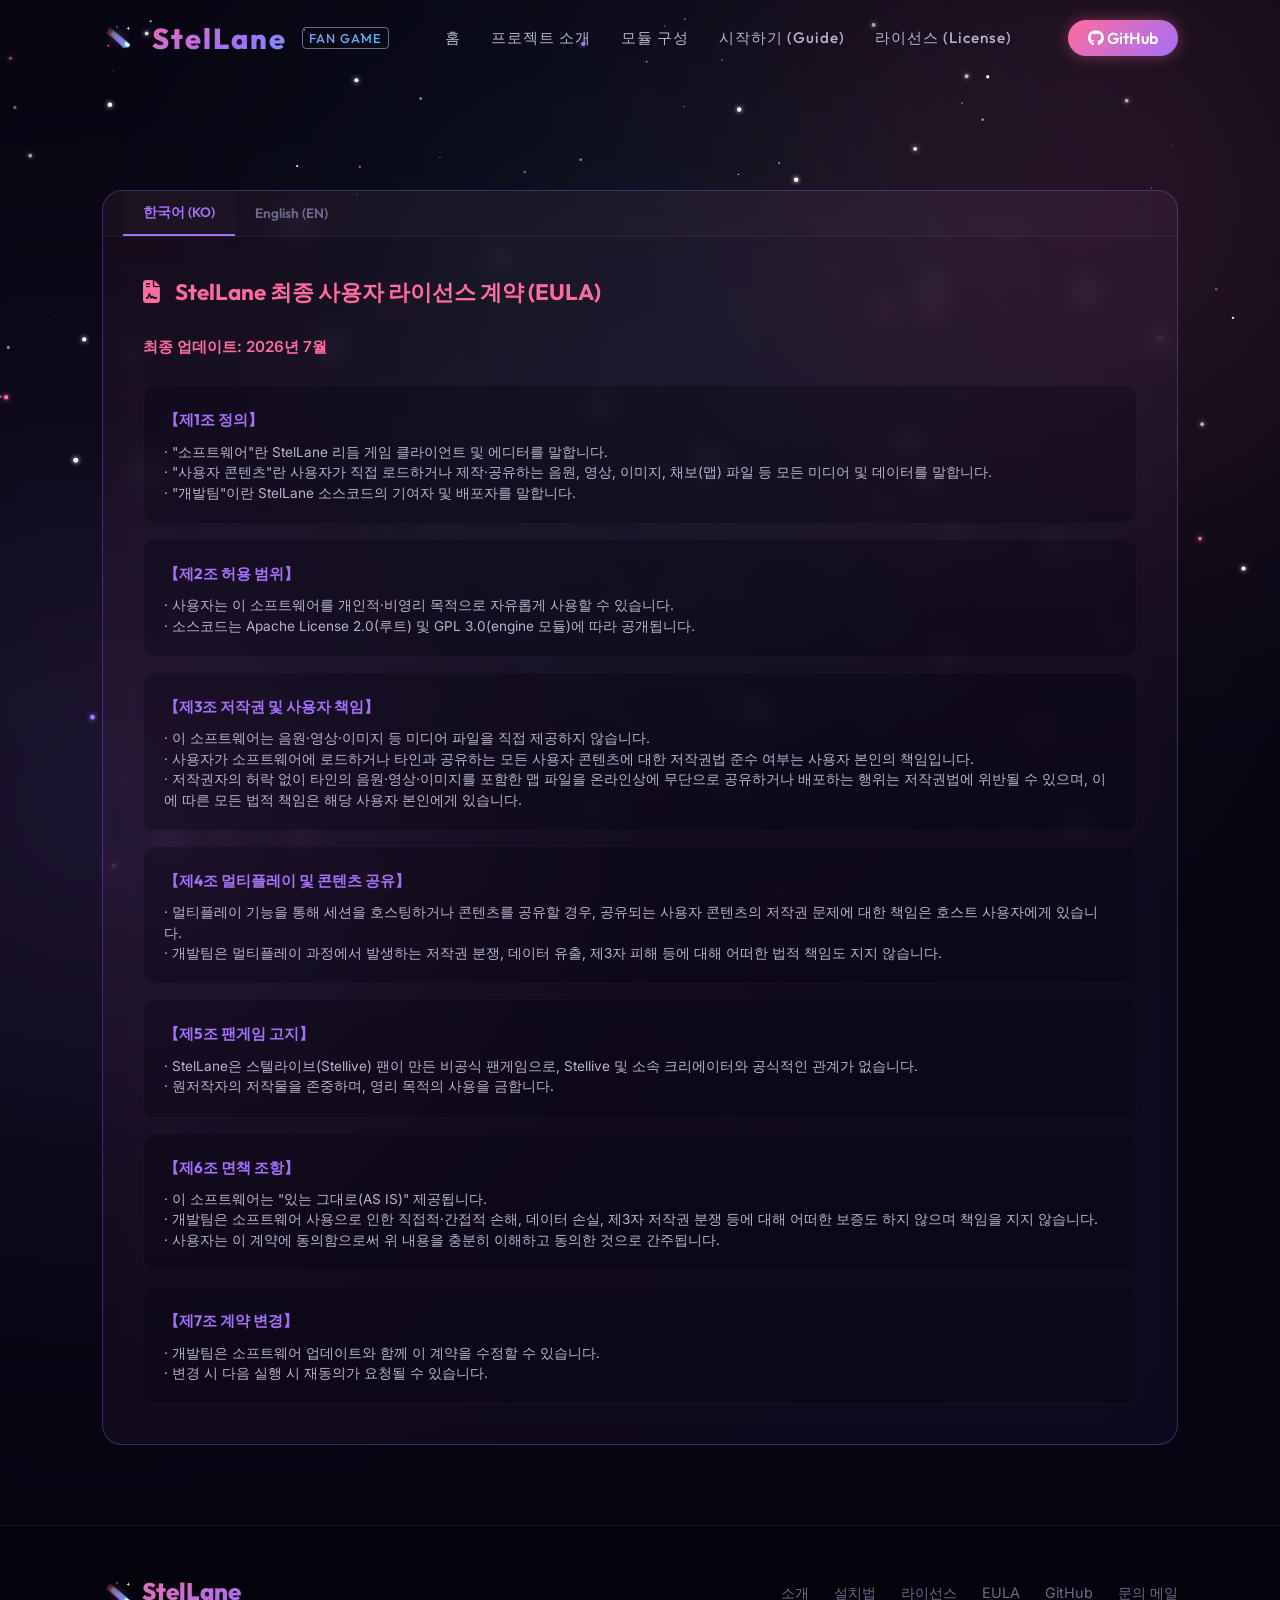
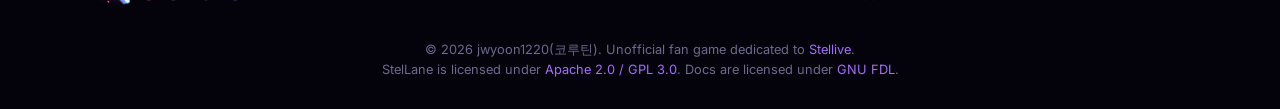
==== docs/eula.html @ 1b56b69e "UPnP 버그 수정, UI개선, 멀티플레이어 안정화" ====
<!DOCTYPE html>
<html lang="ko">
<head>
  <meta charset="UTF-8">
  <meta name="viewport" content="width=device-width, initial-scale=1.0">
  <title>StelLane 최종 사용자 라이선스 계약 (EULA)</title>
  <meta name="description" content="StelLane 리듬 게임의 최종 사용자 라이선스 계약(EULA) 전문 문서입니다.">
  
  <!-- FontAwesome Icons -->
  <link rel="stylesheet" href="https://cdnjs.cloudflare.com/ajax/libs/font-awesome/6.4.0/css/all.min.css">
  
  <!-- Favicon -->
  <link rel="icon" type="image/svg+xml" href="favicon.svg">
  
  <!-- Custom Stylesheet -->
  <link rel="stylesheet" href="style.css">
</head>
<body>

  <!-- Starfield Canvas and Nebula Glows -->
  <canvas id="starfield"></canvas>
  <div class="nebula-glow nebula-pink"></div>
  <div class="nebula-glow nebula-purple"></div>
  <div class="nebula-glow nebula-cyan"></div>

  <!-- Navigation Bar -->
  <header>
    <a href="index.html" class="logo">
      <img src="favicon.svg" alt="StelLane" class="logo-img">StelLane<span>Fan Game</span>
    </a>
    <nav>
      <ul>
        <li><a href="index.html">홈</a></li>
        <li><a href="index.html#about">프로젝트 소개</a></li>
        <li><a href="index.html#modules">모듈 구성</a></li>
        <li><a href="guide.html">시작하기 (Guide)</a></li>
        <li><a href="license.html">라이선스 (License)</a></li>
      </ul>
    </nav>
    <a href="https://github.com/jwyoon1220/StelLane" target="_blank" rel="noopener noreferrer" class="nav-btn">
      <i class="fab fa-github"></i> GitHub
    </a>
  </header>

  <!-- EULA Content Section -->
  <section id="eula-page" style="padding-top: 150px; min-height: 80vh;">
    <div class="disclaimer-card" style="border-color: rgba(163, 112, 247, 0.3); padding: 0; overflow: hidden;">
      
      <!-- Language Tabs selector -->
      <div class="terminal-tabs" style="border-radius: 16px 16px 0 0; background: rgba(255, 255, 255, 0.02); padding-left: 20px;">
        <button class="tab-btn active" id="eula-ko-btn">한국어 (KO)</button>
        <button class="tab-btn" id="eula-en-btn">English (EN)</button>
      </div>

      <div style="padding: 40px;">
        <div class="disclaimer-header" style="margin-bottom: 25px;">
          <i class="fas fa-file-contract"></i>
          <span>StelLane 최종 사용자 라이선스 계약 (EULA)</span>
        </div>

        <!-- Korean Content -->
        <div class="disclaimer-body" id="eula-ko-content" style="font-family: var(--font-body); font-size: 0.95rem; line-height: 1.8;">
          <p style="color: var(--color-pink); font-weight: 600; margin-bottom: 20px;">최종 업데이트: 2026년 7월</p>
          
          <div class="disclaimer-grid" style="grid-template-columns: 1fr; gap: 15px;">
            <div class="disclaimer-item" style="background: rgba(7, 5, 18, 0.3);">
              <h4 style="color: var(--color-purple);">【제1조 정의】</h4>
              <p>· "소프트웨어"란 StelLane 리듬 게임 클라이언트 및 에디터를 말합니다.</p>
              <p>· "사용자 콘텐츠"란 사용자가 직접 로드하거나 제작·공유하는 음원, 영상, 이미지, 채보(맵) 파일 등 모든 미디어 및 데이터를 말합니다.</p>
              <p>· "개발팀"이란 StelLane 소스코드의 기여자 및 배포자를 말합니다.</p>
            </div>
            
            <div class="disclaimer-item" style="background: rgba(7, 5, 18, 0.3);">
              <h4 style="color: var(--color-purple);">【제2조 허용 범위】</h4>
              <p>· 사용자는 이 소프트웨어를 개인적·비영리 목적으로 자유롭게 사용할 수 있습니다.</p>
              <p>· 소스코드는 Apache License 2.0(루트) 및 GPL 3.0(engine 모듈)에 따라 공개됩니다.</p>
            </div>
            
            <div class="disclaimer-item" style="background: rgba(7, 5, 18, 0.3);">
              <h4 style="color: var(--color-purple);">【제3조 저작권 및 사용자 책임】</h4>
              <p>· 이 소프트웨어는 음원·영상·이미지 등 미디어 파일을 직접 제공하지 않습니다.</p>
              <p>· 사용자가 소프트웨어에 로드하거나 타인과 공유하는 모든 사용자 콘텐츠에 대한 저작권법 준수 여부는 사용자 본인의 책임입니다.</p>
              <p>· 저작권자의 허락 없이 타인의 음원·영상·이미지를 포함한 맵 파일을 온라인상에 무단으로 공유하거나 배포하는 행위는 저작권법에 위반될 수 있으며, 이에 따른 모든 법적 책임은 해당 사용자 본인에게 있습니다.</p>
            </div>
            
            <div class="disclaimer-item" style="background: rgba(7, 5, 18, 0.3);">
              <h4 style="color: var(--color-purple);">【제4조 멀티플레이 및 콘텐츠 공유】</h4>
              <p>· 멀티플레이 기능을 통해 세션을 호스팅하거나 콘텐츠를 공유할 경우, 공유되는 사용자 콘텐츠의 저작권 문제에 대한 책임은 호스트 사용자에게 있습니다.</p>
              <p>· 개발팀은 멀티플레이 과정에서 발생하는 저작권 분쟁, 데이터 유출, 제3자 피해 등에 대해 어떠한 법적 책임도 지지 않습니다.</p>
            </div>
            
            <div class="disclaimer-item" style="background: rgba(7, 5, 18, 0.3);">
              <h4 style="color: var(--color-purple);">【제5조 팬게임 고지】</h4>
              <p>· StelLane은 스텔라이브(Stellive) 팬이 만든 비공식 팬게임으로, Stellive 및 소속 크리에이터와 공식적인 관계가 없습니다.</p>
              <p>· 원저작자의 저작물을 존중하며, 영리 목적의 사용을 금합니다.</p>
            </div>
            
            <div class="disclaimer-item" style="background: rgba(7, 5, 18, 0.3);">
              <h4 style="color: var(--color-purple);">【제6조 면책 조항】</h4>
              <p>· 이 소프트웨어는 "있는 그대로(AS IS)" 제공됩니다.</p>
              <p>· 개발팀은 소프트웨어 사용으로 인한 직접적·간접적 손해, 데이터 손실, 제3자 저작권 분쟁 등에 대해 어떠한 보증도 하지 않으며 책임을 지지 않습니다.</p>
              <p>· 사용자는 이 계약에 동의함으로써 위 내용을 충분히 이해하고 동의한 것으로 간주됩니다.</p>
            </div>
            
            <div class="disclaimer-item" style="background: rgba(7, 5, 18, 0.3);">
              <h4 style="color: var(--color-purple);">【제7조 계약 변경】</h4>
              <p>· 개발팀은 소프트웨어 업데이트와 함께 이 계약을 수정할 수 있습니다.</p>
              <p>· 변경 시 다음 실행 시 재동의가 요청될 수 있습니다.</p>
            </div>
          </div>
        </div>

        <!-- English Content -->
        <div class="disclaimer-body" id="eula-en-content" style="font-family: var(--font-body); font-size: 0.95rem; line-height: 1.8; display: none;">
          <p style="color: var(--color-pink); font-weight: 600; margin-bottom: 20px;">Last Updated: July 2026</p>
          
          <div class="disclaimer-grid" style="grid-template-columns: 1fr; gap: 15px;">
            <div class="disclaimer-item" style="background: rgba(7, 5, 18, 0.3);">
              <h4 style="color: var(--color-purple);">[Article 1: Definitions]</h4>
              <p>· "Software" refers to the StelLane rhythm game client and editor.</p>
              <p>· "User Content" refers to all media and data loaded, created, or shared directly by the user, such as audio, videos, images, and chart (map) files.</p>
              <p>· "Development Team" refers to the contributors and distributors of the StelLane source code.</p>
            </div>
            
            <div class="disclaimer-item" style="background: rgba(7, 5, 18, 0.3);">
              <h4 style="color: var(--color-purple);">[Article 2: Permitted Scope]</h4>
              <p>· Users may freely use this Software for personal and non-commercial purposes.</p>
              <p>· The source code is open to the public under the Apache License 2.0 (root) and GNU GPL 3.0 (engine module).</p>
            </div>
            
            <div class="disclaimer-item" style="background: rgba(7, 5, 18, 0.3);">
              <h4 style="color: var(--color-purple);">[Article 3: Copyright and User Responsibility]</h4>
              <p>· This Software does not directly provide or bundle media files such as audio, videos, or images.</p>
              <p>· The user bears all responsibility for complying with copyright laws regarding any User Content loaded into the Software or shared with others.</p>
              <p>· Sharing or distributing chart files containing copyrighted audio, videos, or images of others online without the permission of the copyright holder may violate copyright laws. The user is solely responsible for any resulting legal liabilities.</p>
            </div>
            
            <div class="disclaimer-item" style="background: rgba(7, 5, 18, 0.3);">
              <h4 style="color: var(--color-purple);">[Article 4: Multiplayer and Content Sharing]</h4>
              <p>· When hosting sessions or sharing content through multiplayer features, the host user is solely responsible for the copyright compliance of the shared User Content.</p>
              <p>· The Development Team assumes no legal liability for copyright disputes, data leaks, or third-party damages arising during multiplayer play.</p>
            </div>
            
            <div class="disclaimer-item" style="background: rgba(7, 5, 18, 0.3);">
              <h4 style="color: var(--color-purple);">[Article 5: Fan Game Notice]</h4>
              <p>· StelLane is an unofficial fan game created by fans of Stellive, and has no official relationship or affiliation with Stellive or its creators.</p>
              <p>· We respect the works of the original copyright holders. Commercial use of this game is strictly prohibited.</p>
            </div>
            
            <div class="disclaimer-item" style="background: rgba(7, 5, 18, 0.3);">
              <h4 style="color: var(--color-purple);">[Article 6: Disclaimer of Warranties]</h4>
              <p>· This Software is provided "AS IS".</p>
              <p>· The Development Team makes no warranties and assumes no liability for direct or indirect damages, data loss, or third-party copyright disputes arising from the use of the Software.</p>
              <p>· By agreeing to this contract, the user is deemed to have fully understood and accepted the terms above.</p>
            </div>
            
            <div class="disclaimer-item" style="background: rgba(7, 5, 18, 0.3);">
              <h4 style="color: var(--color-purple);">[Article 7: Amendments to the Agreement]</h4>
              <p>· The Development Team may amend this agreement along with software updates.</p>
              <p>· In the event of amendments, users may be asked to re-agree upon the next launch.</p>
            </div>
          </div>
        </div>
      </div>
    </div>
  </section>

  <!-- Footer -->
  <footer>
    <div class="footer-content">
      <a href="index.html" class="footer-logo">
        <img src="favicon.svg" alt="StelLane" class="logo-img">StelLane
      </a>
      <div class="footer-links">
        <a href="index.html#about">소개</a>
        <a href="guide.html">설치법</a>
        <a href="license.html">라이선스</a>
        <a href="eula.html">EULA</a>
        <a href="https://github.com/jwyoon1220/StelLane" target="_blank" rel="noopener noreferrer">GitHub</a>
        <a href="mailto:stellane@parin.asia">문의 메일</a>
      </div>
    </div>
    <div class="footer-copy">
      &copy; 2026 jwyoon1220(코루틴). Unofficial fan game dedicated to <a href="https://stellive.me" target="_blank" rel="noopener noreferrer">Stellive</a>.<br>
      StelLane is licensed under <a href="https://github.com/jwyoon1220/StelLane/blob/main/LICENSE" target="_blank" rel="noopener noreferrer">Apache 2.0 / GPL 3.0</a>. Docs are licensed under <a href="https://www.gnu.org/licenses/fdl-1.3.html" target="_blank" rel="noopener noreferrer">GNU FDL</a>.
    </div>
  </footer>

  <!-- Script initialization -->
  <script src="script.js"></script>
</body>
</html>
---- docs/style.css ----
@import url('https://fonts.googleapis.com/css2?family=Outfit:wght@300;400;500;600;700;800&family=Inter:wght@300;400;500;600;700&display=swap');

/* Color Variables & Reset */
:root {
  --font-title: 'Outfit', sans-serif;
  --font-body: 'Inter', sans-serif;

  /* Theme Colors */
  --bg-space: #070512;
  --bg-space-card: rgba(18, 14, 38, 0.7);
  --bg-space-card-hover: rgba(30, 24, 61, 0.85);
  
  /* Neon Accents */
  --color-pink: #ff6b9d; /* Uni / Silveen */
  --color-purple: #a370f7; /* Tabi */
  --color-cyan: #3bcef2; /* Hina / Kangji */
  --color-gold: #ffd166; /* Star Accent */
  
  --text-primary: #ffffff;
  --text-secondary: #b6b3ce;
  --text-muted: #6e6a8d;
  
  --border-glass: rgba(255, 255, 255, 0.08);
  --border-neon-glow: rgba(163, 112, 247, 0.3);
  
  --transition-smooth: all 0.3s cubic-bezier(0.25, 0.8, 0.25, 1);
}

* {
  margin: 0;
  padding: 0;
  box-sizing: border-box;
}

html {
  scroll-behavior: smooth;
  font-family: var(--font-body);
  background-color: var(--bg-space);
  color: var(--text-primary);
  overflow-x: hidden;
}

/* Custom Scrollbar */
::-webkit-scrollbar {
  width: 8px;
}
::-webkit-scrollbar-track {
  background: var(--bg-space);
}
::-webkit-scrollbar-thumb {
  background: rgba(163, 112, 247, 0.3);
  border-radius: 4px;
}
::-webkit-scrollbar-thumb:hover {
  background: var(--color-purple);
  box-shadow: 0 0 10px var(--color-purple);
}

/* Starry Canvas Background */
#starfield {
  position: fixed;
  top: 0;
  left: 0;
  width: 100%;
  height: 100%;
  z-index: -2;
  pointer-events: none;
}

/* Space Dust / Nebula Glows */
.nebula-glow {
  position: fixed;
  width: 600px;
  height: 600px;
  border-radius: 50%;
  filter: blur(150px);
  opacity: 0.15;
  pointer-events: none;
  z-index: -1;
  mix-blend-mode: screen;
  animation: float-nebula 20s infinite alternate ease-in-out;
}
.nebula-pink {
  background: var(--color-pink);
  top: -100px;
  right: -100px;
}
.nebula-purple {
  background: var(--color-purple);
  bottom: -200px;
  left: -200px;
  animation-delay: -5s;
}
.nebula-cyan {
  background: var(--color-cyan);
  top: 40%;
  left: 50%;
  transform: translate(-50%, -50%);
  opacity: 0.08;
  animation-delay: -10s;
}

@keyframes float-nebula {
  0% { transform: translate(0, 0) scale(1); }
  100% { transform: translate(50px, 50px) scale(1.2); }
}

/* Navigation Bar */
header {
  position: fixed;
  top: 0;
  left: 0;
  width: 100%;
  padding: 20px 8%;
  display: flex;
  justify-content: space-between;
  align-items: center;
  z-index: 100;
  transition: var(--transition-smooth);
  border-bottom: 1px solid transparent;
}

header.scrolled {
  background: rgba(7, 5, 18, 0.85);
  backdrop-filter: blur(12px);
  padding: 15px 8%;
  border-bottom: 1px solid var(--border-glass);
  box-shadow: 0 4px 30px rgba(0, 0, 0, 0.3);
}

.logo {
  font-family: var(--font-title);
  font-size: 1.8rem;
  font-weight: 800;
  letter-spacing: 2px;
  text-decoration: none;
  background: linear-gradient(135deg, var(--color-pink), var(--color-purple), var(--color-cyan));
  -webkit-background-clip: text;
  -webkit-text-fill-color: transparent;
  display: flex;
  align-items: center;
  gap: 10px;
}

.logo span {
  font-size: 0.8rem;
  font-weight: 500;
  color: var(--text-muted);
  border: 1px solid var(--text-muted);
  padding: 2px 6px;
  border-radius: 4px;
  text-transform: uppercase;
  letter-spacing: 1px;
  margin-left: 5px;
}

nav ul {
  display: flex;
  list-style: none;
  gap: 30px;
}

nav ul a {
  text-decoration: none;
  color: var(--text-secondary);
  font-weight: 500;
  font-size: 0.95rem;
  font-family: var(--font-title);
  letter-spacing: 1px;
  transition: var(--transition-smooth);
  position: relative;
  padding: 5px 0;
}

nav ul a:hover {
  color: #ffffff;
}

nav ul a::after {
  content: '';
  position: absolute;
  bottom: 0;
  left: 0;
  width: 0;
  height: 2px;
  background: linear-gradient(90deg, var(--color-pink), var(--color-purple));
  transition: var(--transition-smooth);
}

nav ul a:hover::after {
  width: 100%;
}

.nav-btn {
  background: linear-gradient(135deg, var(--color-pink), var(--color-purple));
  color: white;
  padding: 8px 20px;
  border-radius: 30px;
  font-weight: 600;
  font-family: var(--font-title);
  text-decoration: none;
  box-shadow: 0 0 15px rgba(255, 107, 157, 0.4);
  transition: var(--transition-smooth);
}

.nav-btn:hover {
  transform: translateY(-2px);
  box-shadow: 0 0 25px rgba(255, 107, 157, 0.7), 0 0 10px rgba(163, 112, 247, 0.5);
}

/* Sections Common */
section {
  padding: 100px 8% 80px 8%;
  position: relative;
  width: 100%;
  max-width: 1400px;
  margin: 0 auto;
}

/* Hero Section */
.hero {
  min-height: 100vh;
  display: flex;
  align-items: center;
  justify-content: space-between;
  padding-top: 150px;
  gap: 50px;
}

.hero-content {
  flex: 1.2;
}

.hero-visual {
  flex: 0.8;
  display: flex;
  justify-content: center;
  align-items: center;
  position: relative;
}

/* Dynamic CSS Rhythm Lanes Visual instead of static image */
.lane-visual-container {
  width: 320px;
  height: 400px;
  position: relative;
  perspective: 600px;
  display: flex;
  justify-content: center;
}

.rhythm-lanes {
  width: 100%;
  height: 100%;
  background: linear-gradient(180deg, rgba(7, 5, 18, 0.1) 0%, rgba(22, 18, 51, 0.4) 100%);
  border: 2px solid rgba(163, 112, 247, 0.3);
  border-radius: 12px;
  transform: rotateX(45deg);
  position: relative;
  overflow: hidden;
  box-shadow: 0 15px 35px rgba(0, 0, 0, 0.5), 
              0 0 30px rgba(163, 112, 247, 0.2);
}

.rhythm-lane {
  position: absolute;
  top: 0;
  width: 25%;
  height: 100%;
  border-right: 1px dashed rgba(255, 255, 255, 0.1);
}
.rhythm-lane:nth-child(1) { left: 0; }
.rhythm-lane:nth-child(2) { left: 25%; }
.rhythm-lane:nth-child(3) { left: 50%; }
.rhythm-lane:nth-child(4) { left: 75%; border-right: none; }

/* Interactive Note Animation in CSS */
.falling-note {
  position: absolute;
  width: 80%;
  left: 10%;
  height: 12px;
  border-radius: 6px;
  box-shadow: 0 0 15px currentColor;
  animation: fall-down 4s infinite linear;
}

.note-pink { color: var(--color-pink); background: var(--color-pink); }
.note-purple { color: var(--color-purple); background: var(--color-purple); }
.note-cyan { color: var(--color-cyan); background: var(--color-cyan); }

.n1 { top: -20px; left: 10%; animation-delay: 0s; }
.n2 { top: -20px; left: 35%; animation-delay: 1.2s; }
.n3 { top: -20px; left: 60%; animation-delay: 0.6s; }
.n4 { top: -20px; left: 85%; animation-delay: 1.8s; }
.n5 { top: -20px; left: 10%; animation-delay: 2.4s; }

@keyframes fall-down {
  0% { transform: translateY(-20px); opacity: 0; }
  10% { opacity: 1; }
  90% { opacity: 1; }
  100% { transform: translateY(400px); opacity: 0; }
}

.judge-line {
  position: absolute;
  bottom: 40px;
  left: 0;
  width: 100%;
  height: 4px;
  background: linear-gradient(90deg, var(--color-pink), var(--color-purple), var(--color-cyan));
  box-shadow: 0 0 15px rgba(163, 112, 247, 0.8);
}

.glow-star-bg {
  position: absolute;
  width: 100%;
  height: 100%;
  pointer-events: none;
  z-index: -1;
}

.glow-star-bg::before {
  content: '★';
  position: absolute;
  top: 10%;
  left: 20%;
  color: var(--color-gold);
  font-size: 1.5rem;
  filter: blur(1px);
  animation: star-pulse 2s infinite ease-in-out alternate;
}

.glow-star-bg::after {
  content: '✦';
  position: absolute;
  bottom: 15%;
  right: 15%;
  color: var(--color-cyan);
  font-size: 2rem;
  filter: blur(1.5px);
  animation: star-pulse 3s infinite ease-in-out alternate-reverse;
}

@keyframes star-pulse {
  0% { opacity: 0.3; transform: scale(0.8) rotate(0deg); text-shadow: 0 0 5px currentColor; }
  100% { opacity: 1; transform: scale(1.2) rotate(15deg); text-shadow: 0 0 15px currentColor; }
}

/* Hero Typography */
.badge-tag {
  display: inline-flex;
  align-items: center;
  gap: 8px;
  background: rgba(255, 107, 157, 0.1);
  border: 1px solid rgba(255, 107, 157, 0.3);
  padding: 6px 14px;
  border-radius: 20px;
  font-size: 0.85rem;
  font-weight: 600;
  text-transform: uppercase;
  letter-spacing: 1px;
  color: var(--color-pink);
  margin-bottom: 25px;
}

.badge-tag i {
  font-size: 0.75rem;
  animation: blink-dot 1.5s infinite alternate;
}

@keyframes blink-dot {
  0% { opacity: 0.3; }
  100% { opacity: 1; }
}

.hero-title {
  font-family: var(--font-title);
  font-size: 4rem;
  font-weight: 800;
  line-height: 1.1;
  letter-spacing: -1px;
  margin-bottom: 20px;
}

.hero-title span.glow {
  background: linear-gradient(135deg, var(--color-pink) 20%, var(--color-purple) 50%, var(--color-cyan) 80%);
  -webkit-background-clip: text;
  -webkit-text-fill-color: transparent;
  position: relative;
}

.hero-title span.glow::after {
  content: '';
  position: absolute;
  left: 0;
  bottom: 5px;
  width: 100%;
  height: 4px;
  background: linear-gradient(90deg, var(--color-pink), var(--color-purple));
  border-radius: 2px;
  opacity: 0.5;
}

.hero-slogan {
  font-family: var(--font-title);
  font-size: 1.8rem;
  font-weight: 600;
  color: var(--color-gold);
  margin-bottom: 20px;
  letter-spacing: 1px;
  text-shadow: 0 0 10px rgba(255, 209, 102, 0.2);
}

.hero-desc {
  font-size: 1.1rem;
  line-height: 1.7;
  color: var(--text-secondary);
  margin-bottom: 40px;
  max-width: 600px;
}

.hero-actions {
  display: flex;
  gap: 20px;
  flex-wrap: wrap;
}

.btn-primary, .btn-secondary {
  display: inline-flex;
  align-items: center;
  gap: 10px;
  padding: 14px 30px;
  border-radius: 30px;
  font-weight: 700;
  font-family: var(--font-title);
  text-decoration: none;
  font-size: 1rem;
  transition: var(--transition-smooth);
}

.btn-primary {
  background: linear-gradient(135deg, var(--color-pink), var(--color-purple));
  color: #ffffff;
  box-shadow: 0 5px 25px rgba(255, 107, 157, 0.4);
}

.btn-primary:hover {
  transform: translateY(-3px);
  box-shadow: 0 8px 30px rgba(255, 107, 157, 0.6), 0 0 15px rgba(163, 112, 247, 0.4);
}

.btn-secondary {
  background: rgba(255, 255, 255, 0.05);
  border: 1px solid var(--border-glass);
  color: var(--text-primary);
}

.btn-secondary:hover {
  background: rgba(255, 255, 255, 0.1);
  border-color: rgba(255, 255, 255, 0.3);
  transform: translateY(-3px);
}

/* Glass Cards Grid */
.section-header {
  text-align: center;
  margin-bottom: 60px;
}

.section-tag {
  color: var(--color-purple);
  font-family: var(--font-title);
  font-weight: 700;
  text-transform: uppercase;
  font-size: 0.85rem;
  letter-spacing: 3px;
  margin-bottom: 10px;
  display: block;
}

.section-title {
  font-family: var(--font-title);
  font-size: 2.5rem;
  font-weight: 800;
}

.grid-cards {
  display: grid;
  grid-template-columns: repeat(auto-fit, minmax(280px, 1fr));
  gap: 30px;
}

.card {
  background: var(--bg-space-card);
  border: 1px solid var(--border-glass);
  border-radius: 16px;
  padding: 35px 30px;
  transition: var(--transition-smooth);
  backdrop-filter: blur(12px);
  position: relative;
  overflow: hidden;
}

.card::before {
  content: '';
  position: absolute;
  top: 0;
  left: 0;
  width: 100%;
  height: 4px;
  background: linear-gradient(90deg, transparent, var(--color-purple), transparent);
  opacity: 0;
  transition: var(--transition-smooth);
}

.card:hover {
  transform: translateY(-5px);
  background: var(--bg-space-card-hover);
  border-color: var(--border-neon-glow);
  box-shadow: 0 10px 30px rgba(163, 112, 247, 0.15);
}

.card:hover::before {
  opacity: 1;
}

.card-icon {
  width: 60px;
  height: 60px;
  background: rgba(163, 112, 247, 0.1);
  border-radius: 12px;
  display: flex;
  align-items: center;
  justify-content: center;
  color: var(--color-purple);
  font-size: 1.8rem;
  margin-bottom: 25px;
  transition: var(--transition-smooth);
}

.card:hover .card-icon {
  background: var(--color-purple);
  color: white;
  box-shadow: 0 0 15px var(--color-purple);
}

.card-title {
  font-family: var(--font-title);
  font-size: 1.3rem;
  font-weight: 700;
  margin-bottom: 15px;
}

.card-desc {
  color: var(--text-secondary);
  font-size: 0.95rem;
  line-height: 1.6;
}

/* Modular Structure Layout */
.modules-container {
  display: flex;
  flex-direction: column;
  gap: 20px;
  margin-top: 40px;
}

.module-row {
  display: flex;
  background: var(--bg-space-card);
  border: 1px solid var(--border-glass);
  border-radius: 12px;
  padding: 20px;
  align-items: center;
  backdrop-filter: blur(12px);
  transition: var(--transition-smooth);
}

.module-row:hover {
  border-color: rgba(255, 107, 157, 0.3);
  box-shadow: 0 4px 20px rgba(255, 107, 157, 0.05);
}

.module-badge {
  font-family: var(--font-title);
  font-weight: 700;
  padding: 6px 15px;
  border-radius: 8px;
  width: 120px;
  text-align: center;
  font-size: 0.85rem;
  margin-right: 30px;
}

.mb-app { background: rgba(255, 107, 157, 0.15); color: var(--color-pink); border: 1px solid rgba(255, 107, 157, 0.3); }
.mb-core { background: rgba(79, 195, 247, 0.15); color: var(--color-cyan); border: 1px solid rgba(79, 195, 247, 0.3); }
.mb-engine { background: rgba(163, 112, 247, 0.15); color: var(--color-purple); border: 1px solid rgba(163, 112, 247, 0.3); }
.mb-editor { background: rgba(255, 209, 102, 0.15); color: var(--color-gold); border: 1px solid rgba(255, 209, 102, 0.3); }

.module-info {
  flex: 1;
}

.module-name {
  font-family: var(--font-title);
  font-weight: 700;
  font-size: 1.1rem;
  margin-bottom: 5px;
}

.module-desc {
  color: var(--text-secondary);
  font-size: 0.9rem;
}
/* Guide / Get Started Section */
.guide-container {
  display: grid;
  grid-template-columns: 1fr 1.2fr;
  gap: 50px;
  margin-top: 40px;
}

@media (max-width: 900px) {
  .guide-container {
    grid-template-columns: 1fr;
  }
}

.guide-step-list {
  display: flex;
  flex-direction: column;
  gap: 20px;
}

.guide-step {
  display: flex;
  gap: 20px;
  background: var(--bg-space-card);
  border: 1px solid var(--border-glass);
  padding: 25px;
  border-radius: 16px;
  backdrop-filter: blur(12px);
  position: relative;
  transition: var(--transition-smooth);
}

.guide-step:hover {
  border-color: var(--border-neon-glow);
  background: var(--bg-space-card-hover);
}

.step-num {
  font-family: var(--font-title);
  font-size: 1.5rem;
  font-weight: 800;
  color: var(--color-purple);
  width: 45px;
  height: 45px;
  background: rgba(163, 112, 247, 0.1);
  border-radius: 50%;
  display: flex;
  align-items: center;
  justify-content: center;
  flex-shrink: 0;
}

.step-content h3 {
  font-family: var(--font-title);
  font-size: 1.15rem;
  margin-bottom: 8px;
}

.step-content p {
  color: var(--text-secondary);
  font-size: 0.9rem;
  line-height: 1.6;
}

.step-content a {
  color: var(--color-cyan);
  text-decoration: none;
}
.step-content a:hover {
  text-decoration: underline;
}

/* Code terminal block */
.terminal-block {
  background: #090715;
  border: 1px solid rgba(255, 255, 255, 0.05);
  border-radius: 16px;
  overflow: hidden;
  box-shadow: 0 15px 35px rgba(0, 0, 0, 0.6);
  display: flex;
  flex-direction: column;
}

.terminal-header {
  background: rgba(255, 255, 255, 0.03);
  padding: 12px 20px;
  border-bottom: 1px solid rgba(255, 255, 255, 0.05);
  display: flex;
  justify-content: space-between;
  align-items: center;
}

.terminal-dots {
  display: flex;
  gap: 8px;
}

.terminal-dots span {
  width: 12px;
  height: 12px;
  border-radius: 50%;
  display: inline-block;
}
.dot-red { background: #ff5f56; }
.dot-yellow { background: #ffbd2e; }
.dot-green { background: #27c93f; }

.terminal-title {
  color: var(--text-muted);
  font-family: var(--font-title);
  font-size: 0.8rem;
  font-weight: 500;
  letter-spacing: 1px;
}

.terminal-body {
  padding: 25px;
  position: relative;
}

.terminal-body pre {
  font-family: 'Courier New', Courier, monospace;
  font-size: 0.9rem;
  color: #f1efff;
  overflow-x: auto;
  line-height: 1.7;
}

.terminal-body code {
  display: block;
}

.copy-btn {
  position: absolute;
  top: 15px;
  right: 15px;
  background: rgba(255, 255, 255, 0.05);
  border: 1px solid var(--border-glass);
  color: var(--text-secondary);
  width: 38px;
  height: 38px;
  border-radius: 8px;
  display: flex;
  align-items: center;
  justify-content: center;
  cursor: pointer;
  transition: var(--transition-smooth);
}

.copy-btn:hover {
  background: rgba(163, 112, 247, 0.2);
  color: var(--color-purple);
  border-color: var(--color-purple);
}

.copy-btn.copied {
  background: rgba(39, 201, 63, 0.2);
  color: #27c93f;
  border-color: #27c93f;
}

.terminal-tabs {
  display: flex;
  background: rgba(255, 255, 255, 0.02);
  border-bottom: 1px solid rgba(255, 255, 255, 0.05);
}

.tab-btn {
  background: transparent;
  border: none;
  color: var(--text-muted);
  font-family: var(--font-title);
  font-size: 0.85rem;
  font-weight: 600;
  padding: 12px 20px;
  cursor: pointer;
  transition: var(--transition-smooth);
  border-bottom: 2px solid transparent;
}

.tab-btn:hover {
  color: var(--text-primary);
}

.tab-btn.active {
  color: var(--color-purple);
  border-bottom-color: var(--color-purple);
  background: rgba(255, 255, 255, 0.01);
}

/* Disclaimer / Warning Section */
.disclaimer-card {
  background: linear-gradient(135deg, rgba(255, 107, 157, 0.05), rgba(163, 112, 247, 0.05));
  border: 1px solid rgba(255, 107, 157, 0.2);
  border-radius: 20px;
  padding: 40px;
  backdrop-filter: blur(12px);
  margin-top: 40px;
}

.disclaimer-header {
  display: flex;
  align-items: center;
  gap: 15px;
  color: var(--color-pink);
  margin-bottom: 20px;
  font-family: var(--font-title);
  font-size: 1.4rem;
  font-weight: 700;
}

.disclaimer-body {
  font-size: 0.95rem;
  line-height: 1.8;
  color: var(--text-secondary);
}

.disclaimer-body p {
  margin-bottom: 15px;
}

.disclaimer-grid {
  display: grid;
  grid-template-columns: repeat(auto-fit, minmax(240px, 1fr));
  gap: 20px;
  margin-top: 25px;
}

.disclaimer-item {
  background: rgba(7, 5, 18, 0.4);
  border: 1px solid rgba(255, 255, 255, 0.03);
  padding: 20px;
  border-radius: 12px;
}

.disclaimer-item h4 {
  font-family: var(--font-title);
  font-weight: 700;
  color: var(--color-cyan);
  margin-bottom: 8px;
}

.disclaimer-item p {
  font-size: 0.85rem;
  color: var(--text-secondary);
  line-height: 1.5;
  margin-bottom: 0;
}

/* Footer styling */
footer {
  border-top: 1px solid var(--border-glass);
  background: rgba(4, 3, 10, 0.8);
  padding: 50px 8% 30px 8%;
  text-align: center;
  position: relative;
  z-index: 10;
}

.footer-content {
  display: flex;
  justify-content: space-between;
  align-items: center;
  flex-wrap: wrap;
  gap: 30px;
  max-width: 1400px;
  margin: 0 auto 30px auto;
}

.footer-logo {
  font-family: var(--font-title);
  font-size: 1.5rem;
  font-weight: 800;
  text-decoration: none;
  background: linear-gradient(135deg, var(--color-pink), var(--color-purple));
  -webkit-background-clip: text;
  -webkit-text-fill-color: transparent;
}

.footer-links {
  display: flex;
  gap: 25px;
}

.footer-links a {
  color: var(--text-muted);
  text-decoration: none;
  transition: var(--transition-smooth);
  font-size: 0.9rem;
}

.footer-links a:hover {
  color: var(--color-pink);
}

.footer-copy {
  color: var(--text-muted);
  font-size: 0.8rem;
  line-height: 1.5;
}

.footer-copy a {
  color: var(--color-purple);
  text-decoration: none;
}

/* Mobile Responsive Adjustments */
@media (max-width: 1024px) {
  .hero {
    flex-direction: column;
    text-align: center;
    padding-top: 130px;
    gap: 40px;
  }
  .hero-content {
    display: flex;
    flex-direction: column;
    align-items: center;
  }
  .hero-title {
    font-size: 3rem;
  }
  .hero-desc {
    margin-bottom: 30px;
  }
  .hero-actions {
    justify-content: center;
  }
  header {
    padding: 15px 5%;
  }
  header.scrolled {
    padding: 12px 5%;
  }
  section {
    padding: 80px 5% 60px 5%;
  }
}

@media (max-width: 768px) {
  nav {
    display: none; /* simple hidden nav for mobile */
  }
  .hero-title {
    font-size: 2.5rem;
  }
  .hero-slogan {
    font-size: 1.4rem;
  }
  .footer-content {
    flex-direction: column;
    text-align: center;
  }
  .footer-links {
    justify-content: center;
  }
}

/* Custom SVG Logo image in header/footer */
.logo-img {
  width: 32px;
  height: 32px;
  object-fit: contain;
  margin-right: 8px;
  vertical-align: middle;
  transition: var(--transition-smooth);
}

.logo:hover .logo-img {
  transform: rotate(-15deg) scale(1.15);
  filter: drop-shadow(0 0 8px var(--color-cyan));
}
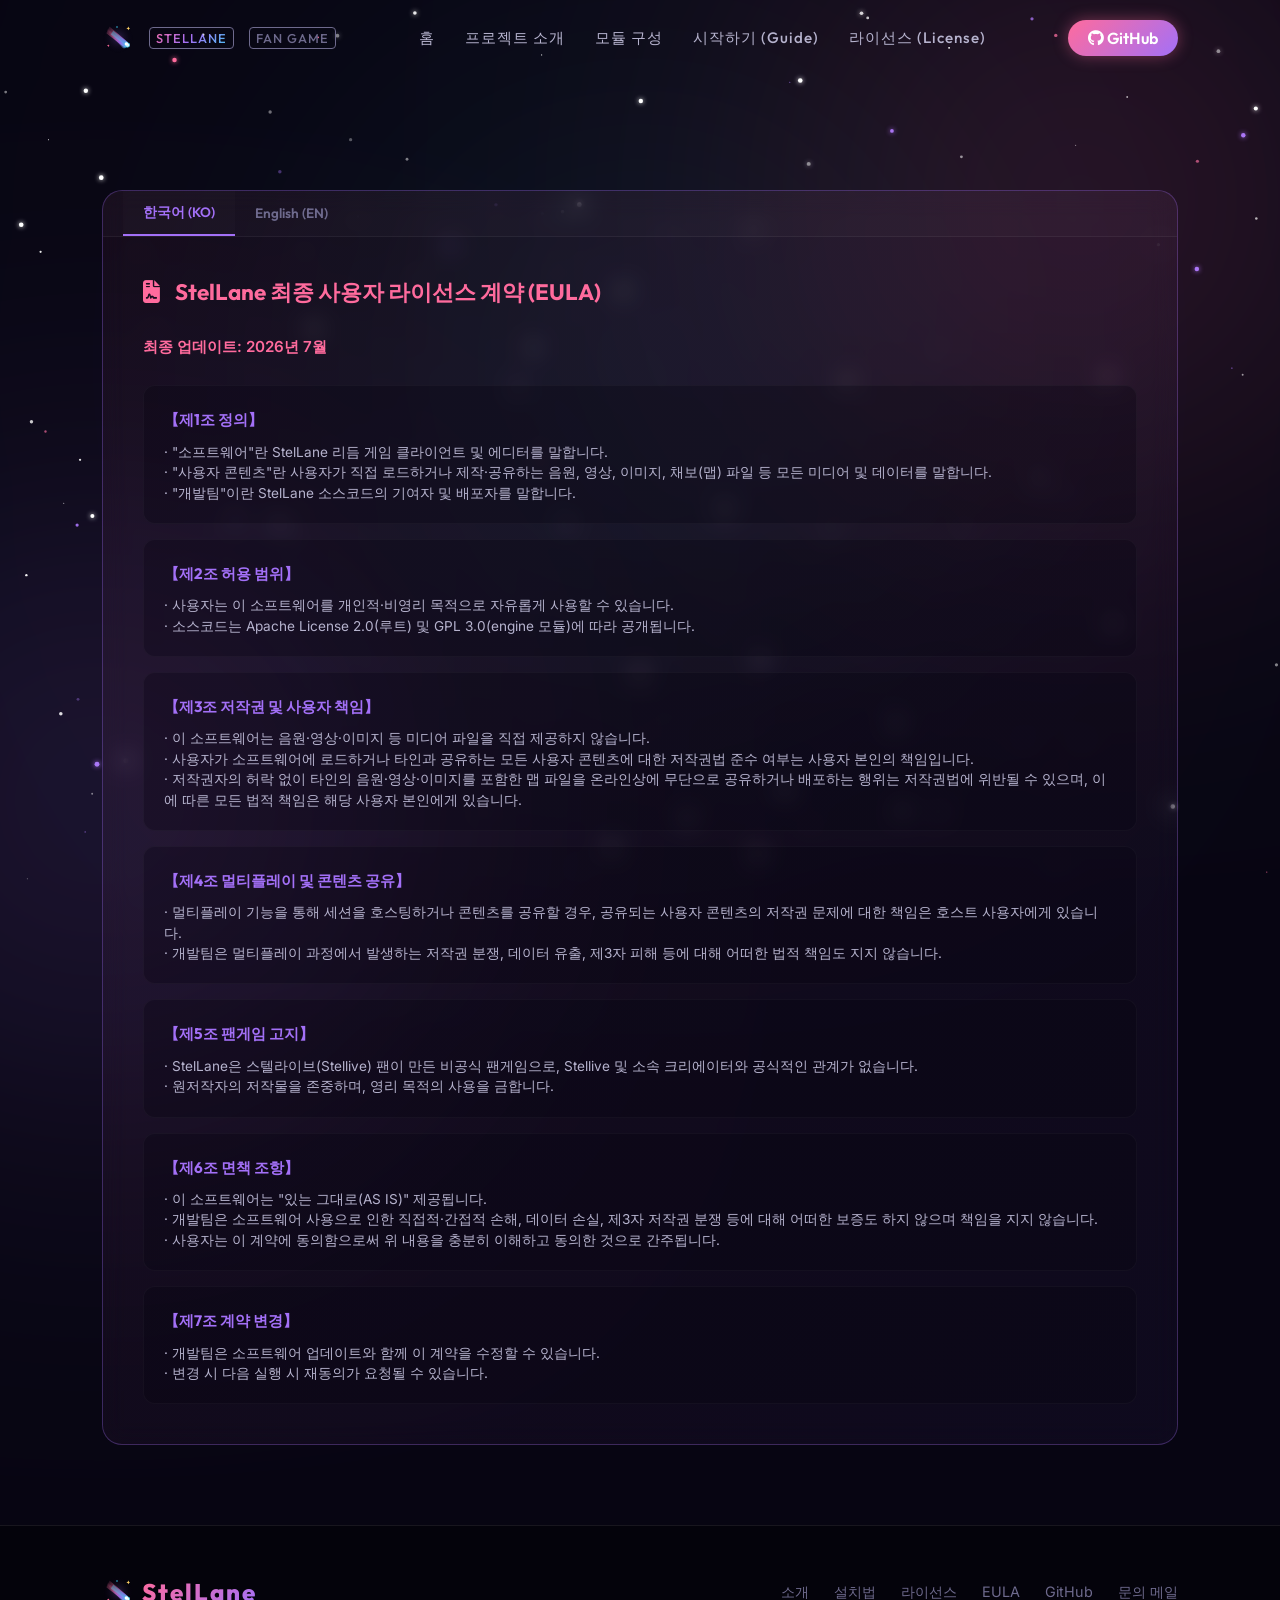
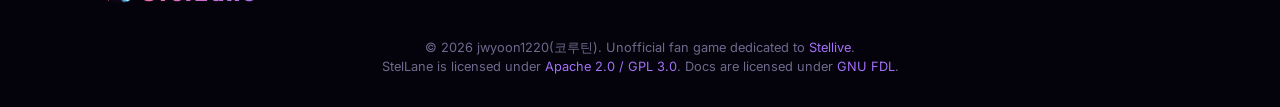
==== commit 29ba16f9: "Separate logo text from img to fix gradient-clip rendering background-clip: text on a container that" ====
--- a/docs/eula.html
+++ b/docs/eula.html
@@ -26,7 +26,8 @@
   <!-- Navigation Bar -->
   <header>
     <a href="index.html" class="logo">
-      <img src="favicon.svg" alt="StelLane" class="logo-img">StelLane<span>Fan Game</span>
+      <img src="favicon.svg" alt="" class="logo-img" width="32" height="32">
+      <span class="logo-text">StelLane</span><span>Fan Game</span>
     </a>
     <nav>
       <ul>
@@ -169,7 +170,8 @@
   <footer>
     <div class="footer-content">
       <a href="index.html" class="footer-logo">
-        <img src="favicon.svg" alt="StelLane" class="logo-img">StelLane
+        <img src="favicon.svg" alt="" class="logo-img" width="32" height="32">
+        <span class="logo-text">StelLane</span>
       </a>
       <div class="footer-links">
         <a href="index.html#about">소개</a>
--- a/docs/style.css
+++ b/docs/style.css
@@ -130,16 +130,21 @@
 
 .logo {
   font-family: var(--font-title);
+  text-decoration: none;
+  display: flex;
+  align-items: center;
+  gap: 10px;
+}
+
+.logo-text {
   font-size: 1.8rem;
   font-weight: 800;
   letter-spacing: 2px;
-  text-decoration: none;
   background: linear-gradient(135deg, var(--color-pink), var(--color-purple), var(--color-cyan));
   -webkit-background-clip: text;
+  background-clip: text;
   -webkit-text-fill-color: transparent;
-  display: flex;
-  align-items: center;
-  gap: 10px;
+  color: transparent;
 }
 
 .logo span {
@@ -884,12 +889,20 @@
 
 .footer-logo {
   font-family: var(--font-title);
+  text-decoration: none;
+  display: flex;
+  align-items: center;
+  gap: 8px;
+}
+
+.footer-logo .logo-text {
   font-size: 1.5rem;
   font-weight: 800;
-  text-decoration: none;
   background: linear-gradient(135deg, var(--color-pink), var(--color-purple));
   -webkit-background-clip: text;
+  background-clip: text;
   -webkit-text-fill-color: transparent;
+  color: transparent;
 }
 
 .footer-links {
@@ -975,9 +988,10 @@
 .logo-img {
   width: 32px;
   height: 32px;
+  min-width: 32px;
   object-fit: contain;
-  margin-right: 8px;
-  vertical-align: middle;
+  flex-shrink: 0;
+  display: block;
   transition: var(--transition-smooth);
 }
 
